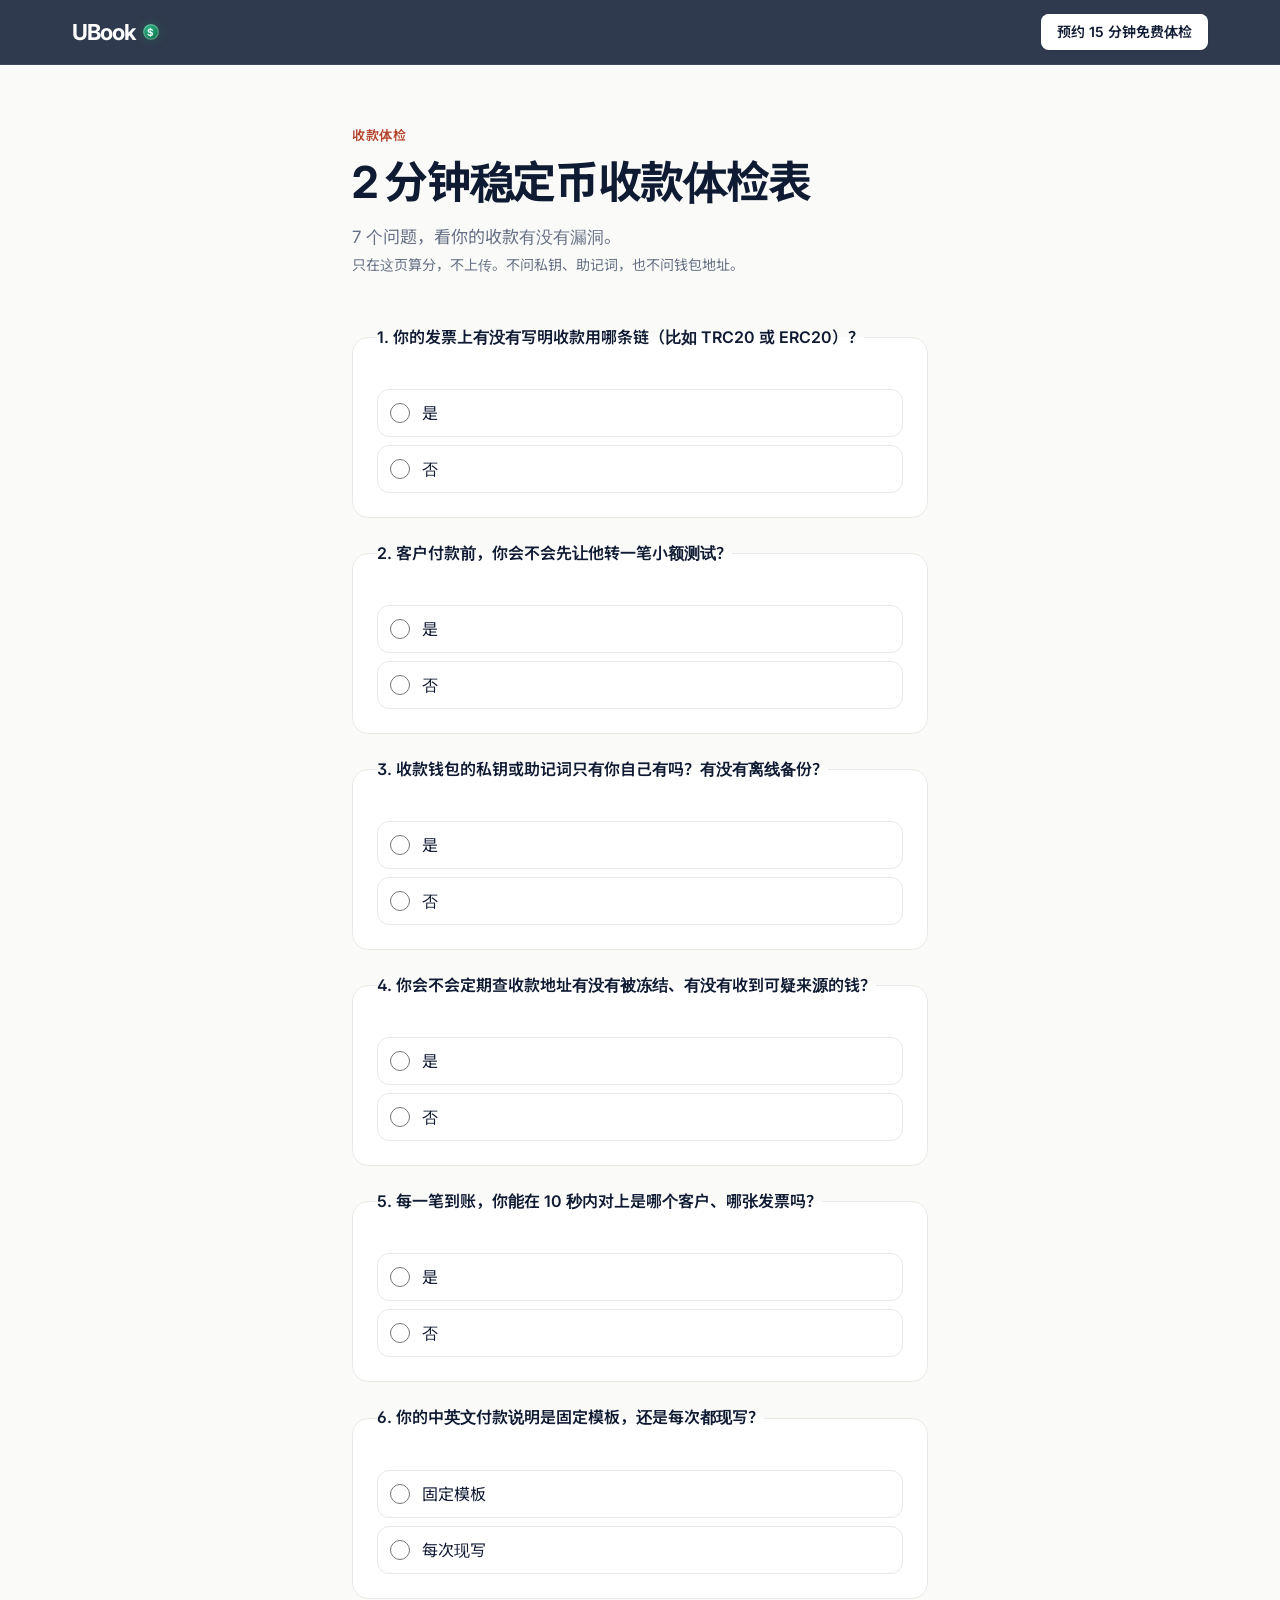
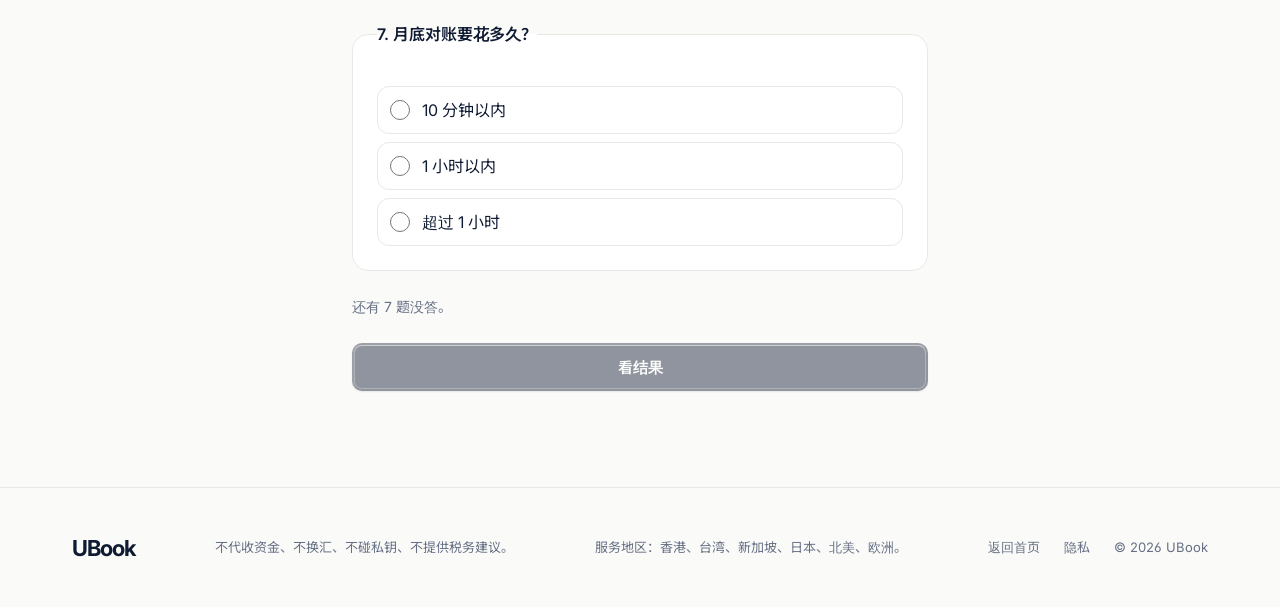
==== checkup.html @ 365b1fde "Add a two-minute stablecoin checkup page. Score seven questions in the browser only, and link it fro" ====
<!DOCTYPE html>
<html lang="zh-Hans">
<head>
  <meta charset="utf-8">
  <meta name="viewport" content="width=device-width, initial-scale=1">
  <title>2 分钟稳定币收款体检表｜UBook</title>
  <meta name="description" content="7 个问题，看你的收款有没有漏洞。只在这页算分，不收集私钥、助记词或钱包地址。">
  <link rel="canonical" href="https://ubookpay.com/checkup">
  <meta name="theme-color" content="#FAFAF8">
  <meta name="color-scheme" content="light">
  <meta name="referrer" content="strict-origin-when-cross-origin">
  <link rel="icon" href="assets/favicon.svg" type="image/svg+xml">
  <link rel="icon" href="assets/favicon-32.png" type="image/png" sizes="32x32">
  <link rel="apple-touch-icon" href="assets/apple-touch-icon.png">
  <link rel="stylesheet" href="assets/styles.css">
  <script src="assets/cta.js" defer></script>
</head>
<body>
  <a class="skip" href="#main">跳到主要内容</a>
  <header>
    <div class="w">
      <a class="brand" href="index.html">UBook</a>
      <a class="btn p sm" data-cta="BOOK_DIAGNOSIS" data-track="book" href="index.html#book"><span class="wide">预约 15 分钟免费体检</span><span class="short">预约</span></a>
    </div>
  </header>
  <main class="quiz" id="main" tabindex="-1">
    <div class="w sheet">
      <p class="ey">收款体检</p>
      <h1>2 分钟稳定币收款体检表</h1>
      <p class="sub">7 个问题，看你的收款有没有漏洞。</p>
      <p class="hint">只在这页算分，不上传。不问私钥、助记词，也不问钱包地址。</p>
      <form id="check" novalidate>
        <fieldset>
          <legend>1. 你的发票上有没有写明收款用哪条链（比如 TRC20 或 ERC20）？</legend>
          <div class="opts">
            <label class="opt"><input type="radio" name="q1" value="yes" required> 是</label>
            <label class="opt"><input type="radio" name="q1" value="no"> 否</label>
          </div>
        </fieldset>
        <fieldset>
          <legend>2. 客户付款前，你会不会先让他转一笔小额测试？</legend>
          <div class="opts">
            <label class="opt"><input type="radio" name="q2" value="yes" required> 是</label>
            <label class="opt"><input type="radio" name="q2" value="no"> 否</label>
          </div>
        </fieldset>
        <fieldset>
          <legend>3. 收款钱包的私钥或助记词只有你自己有吗？有没有离线备份？</legend>
          <div class="opts">
            <label class="opt"><input type="radio" name="q3" value="yes" required> 是</label>
            <label class="opt"><input type="radio" name="q3" value="no"> 否</label>
          </div>
        </fieldset>
        <fieldset>
          <legend>4. 你会不会定期查收款地址有没有被冻结、有没有收到可疑来源的钱？</legend>
          <div class="opts">
            <label class="opt"><input type="radio" name="q4" value="yes" required> 是</label>
            <label class="opt"><input type="radio" name="q4" value="no"> 否</label>
          </div>
        </fieldset>
        <fieldset>
          <legend>5. 每一笔到账，你能在 10 秒内对上是哪个客户、哪张发票吗？</legend>
          <div class="opts">
            <label class="opt"><input type="radio" name="q5" value="yes" required> 是</label>
            <label class="opt"><input type="radio" name="q5" value="no"> 否</label>
          </div>
        </fieldset>
        <fieldset>
          <legend>6. 你的中英文付款说明是固定模板，还是每次都现写？</legend>
          <div class="opts">
            <label class="opt"><input type="radio" name="q6" value="template" required> 固定模板</label>
            <label class="opt"><input type="radio" name="q6" value="fresh"> 每次现写</label>
          </div>
        </fieldset>
        <fieldset>
          <legend>7. 月底对账要花多久？</legend>
          <div class="opts">
            <label class="opt"><input type="radio" name="q7" value="10" required> 10 分钟以内</label>
            <label class="opt"><input type="radio" name="q7" value="60"> 1 小时以内</label>
            <label class="opt"><input type="radio" name="q7" value="more"> 超过 1 小时</label>
          </div>
        </fieldset>
        <p class="hint" id="left" aria-live="polite">还有 7 题没答。</p>
        <button class="btn p go" id="show" type="button" disabled>看结果</button>
      </form>
      <section class="result" id="result" hidden aria-live="polite" tabindex="-1">
        <h2 id="band"></h2>
        <p id="lead"></p>
        <div class="acts" id="acts"></div>
        <h3 id="miss-title">没过的题</h3>
        <ul class="misses" id="misses"></ul>
      </section>
    </div>
  </main>
  <footer>
    <div class="w">
      <a class="brand" href="index.html">UBook</a>
      <p class="fine">不代收资金、不换汇、不碰私钥、不提供税务建议。</p>
      <p class="fine">服务地区：香港、台湾、新加坡、日本、北美、欧洲。</p>
      <div class="fl">
        <a href="index.html">返回首页</a>
        <a href="privacy.html">隐私</a>
        <span>© 2026 UBook</span>
      </div>
    </div>
  </footer>
  <script>
    (function () {
      var form = document.getElementById("check");
      var show = document.getElementById("show");
      var left = document.getElementById("left");
      var result = document.getElementById("result");
      var names = ["q1", "q2", "q3", "q4", "q5", "q6", "q7"];
      var gaps = {
        q1: ["发票没写明链", "客户按错网络转账，钱进了另一条链，你在常用钱包里看不到。"],
        q2: ["付款前不测小额", "第一笔就转全款，转错了要等出问题才知道。"],
        q3: ["私钥或备份不在自己手里", "别人可能能动这笔钱，或者设备丢了没有离线备份就找不回。"],
        q4: ["不查收款地址", "地址被冻，或收到来源说不清的钱，往往要过一阵才发现。"],
        q5: ["到账对不上发票", "不知道是哪个客户、哪张发票，月底只能一笔笔翻。"],
        q6: ["付款说明每次现写", "措辞每次不一样，客户更容易看错链。"],
        q7: ["对账超过 10 分钟", "没有固定对法，月底会越对越久。"]
      };

      function picked() {
        var n = 0;
        for (var i = 0; i < names.length; i++) {
          if (form.querySelector("input[name='" + names[i] + "']:checked")) n++;
        }
        return n;
      }

      function refresh() {
        var n = picked();
        var rest = names.length - n;
        show.disabled = rest !== 0;
        left.textContent = rest === 0 ? "7 题都答了，可以看结果。" : "还有 " + rest + " 题没答。";
      }

      function scoreOf(name, value) {
        if (name === "q6") return value === "template";
        if (name === "q7") return value === "10";
        return value === "yes";
      }

      function link(cta, label, primary) {
        var a = document.createElement("a");
        a.className = primary ? "btn p" : "btn s";
        a.setAttribute("data-cta", cta);
        a.setAttribute("data-track", cta === "FREE_TEMPLATE" ? "template" : "book");
        a.href = cta === "FREE_TEMPLATE" ? "https://tally.so/r/1WWQzO" : "https://calendly.com/leofrank1017/ubook-15";
        a.target = "_blank";
        a.rel = "noopener";
        a.textContent = label;
        return a;
      }

      function bookNote() {
        var p = document.createElement("p");
        p.className = "fineprint";
        p.textContent = "只看你的收款流程，不推销。";
        return p;
      }

      form.addEventListener("change", refresh);
      form.addEventListener("submit", function (e) { e.preventDefault(); });

      show.addEventListener("click", function () {
        if (show.disabled) return;
        var score = 0;
        var missed = [];
        for (var i = 0; i < names.length; i++) {
          var name = names[i];
          var input = form.querySelector("input[name='" + name + "']:checked");
          if (!input) return;
          if (scoreOf(name, input.value)) score++;
          else missed.push(gaps[name]);
        }
        var band = document.getElementById("band");
        var lead = document.getElementById("lead");
        var acts = document.getElementById("acts");
        var list = document.getElementById("misses");
        var missTitle = document.getElementById("miss-title");
        acts.replaceChildren();
        list.replaceChildren();
        if (score >= 6) {
          band.textContent = "很稳";
          lead.textContent = "7 个里过了 " + score + " 个。收款该有的步骤大体齐了，模板可以先拿去用。";
          acts.appendChild(link("FREE_TEMPLATE", "免费领取稳定币收款模板", true));
          acts.appendChild(link("BOOK_DIAGNOSIS", "预约 15 分钟免费体检", false));
          acts.appendChild(bookNote());
        } else if (score >= 3) {
          band.textContent = "有漏洞";
          lead.textContent = "7 个里过了 " + score + " 个。有几处还容易出错。约 15 分钟免费体检，当天就能补上。";
          acts.appendChild(link("BOOK_DIAGNOSIS", "预约 15 分钟免费体检", true));
          acts.appendChild(bookNote());
        } else {
          band.textContent = "风险高";
          lead.textContent = "7 个里过了 " + score + " 个。建议今天就配好，确认能收到再付钱。";
          acts.appendChild(link("BOOK_DIAGNOSIS", "预约 15 分钟免费体检", true));
          acts.appendChild(bookNote());
        }
        missTitle.hidden = !missed.length;
        if (!missed.length) {
          var none = document.createElement("li");
          none.textContent = "这 7 项都过了。";
          list.appendChild(none);
        } else {
          for (var j = 0; j < missed.length; j++) {
            var li = document.createElement("li");
            var b = document.createElement("b");
            var span = document.createElement("span");
            b.textContent = missed[j][0];
            span.textContent = missed[j][1];
            li.appendChild(b);
            li.appendChild(span);
            list.appendChild(li);
          }
        }
        result.hidden = false;
        if (window.UBOOK_CTA) {
          var nodes = acts.querySelectorAll("[data-cta]");
          for (var k = 0; k < nodes.length; k++) {
            var key = nodes[k].getAttribute("data-cta");
            if (window.UBOOK_CTA[key]) nodes[k].href = window.UBOOK_CTA[key];
          }
        }
        result.focus();
      });

      refresh();
    })();
  </script>
</body>
</html>
---- assets/styles.css ----
/* UBook direction D. Inter + Noto Sans SC subsets: assets/fonts/OFL*.txt */

@font-face {
  font-family: Inter;
  font-style: normal;
  font-weight: 400 700;
  font-display: swap;
  src: url("fonts/inter.woff2") format("woff2");
}

@font-face {
  font-family: "Noto Sans SC";
  font-style: normal;
  font-weight: 400;
  font-display: swap;
  src: url("fonts/noto-sans-sc-400.woff2") format("woff2");
}

@font-face {
  font-family: "Noto Sans SC";
  font-style: normal;
  font-weight: 500;
  font-display: swap;
  src: url("fonts/noto-sans-sc-500.woff2") format("woff2");
}

@font-face {
  font-family: "Noto Sans SC";
  font-style: normal;
  font-weight: 600;
  font-display: swap;
  src: url("fonts/noto-sans-sc-600.woff2") format("woff2");
}

@font-face {
  font-family: "Noto Sans SC";
  font-style: normal;
  font-weight: 700;
  font-display: swap;
  src: url("fonts/noto-sans-sc-700.woff2") format("woff2");
}

:root {
  --ink: #0f1a33;
  --ink2: #3b4558;
  --mut: #667085;
  --bg: #fafaf8;
  --line: #e8e8e4;
  --line2: #f0f0ec;
  --acc: #b4432b;
  --ok: #127a55;
  --s1: 8px;
  --s2: 16px;
  --s3: 24px;
  --s4: 32px;
  --s6: 48px;
  --s8: 64px;
  --s12: 96px;
  --s16: 128px;
}

*,
*::before,
*::after {
  box-sizing: border-box;
}

html {
  color-scheme: light;
  background: var(--bg);
  -webkit-font-smoothing: antialiased;
  text-rendering: optimizeLegibility;
  text-size-adjust: 100%;
  -webkit-text-size-adjust: 100%;
  scroll-behavior: smooth;
}

body {
  margin: 0;
  background: var(--bg);
  color: var(--ink);
  font: 16px/1.75 Inter, "Noto Sans SC", system-ui, sans-serif;
  font-feature-settings: "cv11", "ss01";
}

h1,
h2,
h3,
p {
  margin: 0;
}

p,
li,
dd,
summary,
.fine,
.unit,
.for,
.note,
.addr,
.sub,
.lead {
  text-wrap: pretty;
}

h1,
h2 {
  text-wrap: balance;
  font-weight: 700;
  color: var(--ink);
}

h3 {
  text-wrap: balance;
  font-size: 18px;
  line-height: 1.4;
  font-weight: 600;
  letter-spacing: -0.01em;
  margin-bottom: var(--s1);
}

a {
  color: inherit;
}

.vh {
  position: absolute;
  width: 1px;
  height: 1px;
  padding: 0;
  margin: -1px;
  overflow: hidden;
  clip: rect(0, 0, 0, 0);
  clip-path: inset(50%);
  white-space: nowrap;
  border: 0;
}

.skip {
  position: absolute;
  left: 12px;
  top: 12px;
  z-index: 20;
  transform: translateY(-160%);
  background: var(--ink);
  color: #fff;
  padding: 10px 14px;
  border-radius: 8px;
  font-weight: 600;
  text-decoration: none;
}

.skip:focus {
  transform: translateY(0);
}

:focus-visible {
  outline: 2px solid var(--bg);
  outline-offset: 2px;
  box-shadow: 0 0 0 5px var(--ink);
}

.w {
  max-width: 1200px;
  margin: 0 auto;
  padding: 0 var(--s3);
}

.g12 {
  display: grid;
  grid-template-columns: repeat(4, 1fr);
  column-gap: var(--s2);
}

.ey {
  font: 600 13px/1 Inter, "Noto Sans SC", sans-serif;
  letter-spacing: 0.04em;
  color: var(--acc);
  margin-bottom: var(--s2);
}

h2 {
  font-size: 32px;
  line-height: 1.25;
  letter-spacing: -0.02em;
}

.sub {
  color: var(--mut);
  margin-top: var(--s2);
  font-size: 17px;
}

header {
  position: sticky;
  top: 0;
  z-index: 5;
  background: rgba(250, 250, 248, 0.82);
  backdrop-filter: saturate(1.4) blur(12px);
  border-bottom: 1px solid var(--line2);
}

header .w {
  display: flex;
  align-items: center;
  justify-content: space-between;
  gap: 16px;
  height: 64px;
}

.brand {
  display: inline-flex;
  align-items: center;
  color: var(--ink);
  text-decoration: none;
  font-family: Inter, "Noto Sans SC", sans-serif;
  font-weight: 700;
  font-size: 22px;
  letter-spacing: -0.05em;
  line-height: 1;
}

.nav {
  display: none;
  gap: var(--s4);
  font-size: 14px;
  color: var(--ink2);
}

.nav a {
  text-decoration: none;
}

.btn {
  display: inline-flex;
  align-items: center;
  gap: var(--s1);
  height: 48px;
  padding: 0 var(--s3);
  border-radius: 10px;
  font: 600 15px/1 Inter, "Noto Sans SC", sans-serif;
  text-decoration: none;
  white-space: nowrap;
  transition: background 0.15s, box-shadow 0.15s;
}

.p {
  background: var(--ink);
  color: #fff;
  box-shadow:
    0 1px 0 rgba(255, 255, 255, 0.12) inset,
    0 1px 2px rgba(15, 26, 51, 0.2),
    0 4px 12px -2px rgba(15, 26, 51, 0.25);
}

.p:hover {
  background: #1c2a4d;
}

.s {
  background: #fff;
  color: var(--ink);
  box-shadow:
    0 0 0 1px var(--line) inset,
    0 1px 2px rgba(15, 26, 51, 0.04);
}

.s:hover {
  box-shadow: 0 0 0 1px #cfcfc9 inset;
}

.g {
  background: #f3f3f0;
  color: var(--ink);
}

.sm {
  height: 36px;
  padding: 0 var(--s2);
  font-size: 14px;
  border-radius: 8px;
}

.full {
  width: 100%;
  justify-content: center;
}

.cta {
  display: flex;
  flex-wrap: wrap;
  gap: 12px;
  margin-top: var(--s4);
}

.hero {
  position: relative;
  overflow: hidden;
  padding: var(--s8) 0 var(--s12);
}

.hero::before {
  content: "";
  position: absolute;
  inset: -20% -10% auto auto;
  width: 900px;
  height: 700px;
  background:
    radial-gradient(closest-side, rgba(180, 67, 43, 0.1), transparent 70%),
    radial-gradient(closest-side at 30% 60%, rgba(60, 90, 170, 0.1), transparent 70%);
  pointer-events: none;
}

.hero .copy {
  grid-column: 1 / -1;
  position: relative;
}

.loc {
  display: inline-flex;
  flex-wrap: wrap;
  max-width: 100%;
  gap: var(--s1);
  align-items: center;
  font-size: 13px;
  color: var(--ink2);
  background: #fff;
  border: 1px solid var(--line);
  border-radius: 999px;
  padding: 6px 12px 6px 8px;
  margin-bottom: var(--s3);
}

.loc i {
  width: 6px;
  height: 6px;
  border-radius: 50%;
  background: var(--ok);
  box-shadow: 0 0 0 3px rgba(18, 122, 85, 0.15);
}

h1 {
  font-size: 40px;
  line-height: 1.15;
  letter-spacing: -0.03em;
}

.lead {
  font-size: 18px;
  line-height: 1.7;
  color: var(--ink2);
  margin-top: var(--s3);
  max-width: 30em;
}

.vis {
  grid-column: 1 / -1;
  position: relative;
  margin-top: var(--s8);
  display: grid;
  gap: 0;
}

.card {
  background: #fff;
  border-radius: 16px;
  box-shadow:
    0 0 0 1px rgba(15, 26, 51, 0.06),
    0 2px 4px rgba(15, 26, 51, 0.04),
    0 24px 48px -16px rgba(15, 26, 51, 0.18);
}

.inv {
  position: relative;
  width: 92%;
  padding: var(--s3);
}

.ih {
  display: flex;
  justify-content: space-between;
  align-items: center;
  gap: 8px;
  font-size: 13px;
  color: var(--mut);
}

.ih b {
  color: var(--ink);
  font-weight: 600;
}

.pill {
  display: inline-flex;
  align-items: center;
  gap: 6px;
  font: 600 12px/1 Inter, "Noto Sans SC", sans-serif;
  color: var(--acc);
  background: #fbefec;
  border-radius: 999px;
  padding: 6px 10px;
  white-space: nowrap;
}

.pill::before {
  content: "";
  width: 6px;
  height: 6px;
  border-radius: 50%;
  background: currentColor;
}

.amt {
  font: 600 40px/1 Inter, "Noto Sans SC", sans-serif;
  letter-spacing: -0.03em;
  margin: var(--s3) 0 var(--s1);
  font-feature-settings: "tnum";
}

.amt small {
  font-size: 16px;
  color: var(--mut);
  font-weight: 500;
  letter-spacing: 0;
  margin-left: 6px;
}

.for {
  font-size: 14px;
  color: var(--ink2);
}

.pay {
  display: flex;
  gap: var(--s2);
  align-items: center;
  margin-top: var(--s3);
  padding-top: var(--s3);
  border-top: 1px solid var(--line2);
}

.qr {
  flex: none;
  width: 88px;
  height: 88px;
  padding: 6px;
  border: 1px solid var(--line);
  border-radius: 10px;
  color: var(--ink);
  background: #fff;
}

.addr {
  font-size: 12px;
  color: var(--mut);
  line-height: 1.6;
  min-width: 0;
}

.addr code {
  display: block;
  font: 500 14px/1.5 ui-monospace, "SF Mono", Menlo, monospace;
  color: var(--ink);
  margin: 2px 0 var(--s1);
}

.copyb {
  display: inline-flex;
  font-size: 12px;
  font-weight: 600;
  color: var(--ink);
  border: 1px solid var(--line);
  border-radius: 6px;
  padding: 2px 8px;
}

.note {
  margin-top: var(--s2);
  font-size: 12px;
  color: var(--mut);
  background: #f7f7f4;
  border-radius: 8px;
  padding: var(--s1) 12px;
}

.rec {
  position: relative;
  justify-self: end;
  width: 92%;
  margin-top: calc(-1 * var(--s4));
  overflow: hidden;
}

.rh {
  display: flex;
  align-items: center;
  gap: var(--s1);
  padding: 12px var(--s2);
  border-bottom: 1px solid var(--line2);
  font-size: 13px;
  font-weight: 600;
}

.rh .dots {
  display: flex;
  gap: 6px;
  margin-right: var(--s1);
}

.rh .dots i {
  width: 10px;
  height: 10px;
  border-radius: 50%;
  background: #e6e6e2;
}

.rh .sheets {
  margin-left: auto;
  font-weight: 500;
  color: var(--mut);
}

table {
  width: 100%;
  border-collapse: collapse;
  font-size: 13px;
  font-feature-settings: "tnum";
}

th {
  text-align: left;
  font-weight: 500;
  color: var(--mut);
  background: #fafaf8;
  padding: 10px var(--s2);
  border-bottom: 1px solid var(--line2);
}

td {
  white-space: nowrap;
  padding: 12px var(--s2);
  border-bottom: 1px solid var(--line2);
}

tr:last-child td {
  border: 0;
}

.r,
th.r {
  text-align: right;
}

tr.hl td {
  background: #fffbf5;
}

.st {
  display: inline-flex;
  align-items: center;
  gap: 6px;
  font-weight: 600;
  font-size: 12px;
  padding: 3px 8px;
  border-radius: 6px;
}

.ok {
  color: var(--ok);
  background: #e9f6f0;
}

.wait {
  color: var(--mut);
  background: #f2f2ef;
}

.sum {
  display: flex;
  justify-content: space-between;
  gap: 12px;
  padding: 12px var(--s2);
  font-size: 13px;
  border-top: 1px solid var(--line);
  color: var(--mut);
}

.sum b {
  color: var(--ink);
}

.trust {
  border-block: 1px solid var(--line);
  background: #fff;
}

.trust .w {
  display: grid;
  grid-template-columns: 1fr 1fr;
}

.t {
  display: flex;
  gap: 12px;
  align-items: flex-start;
  padding: var(--s3) var(--s2);
}

.t svg {
  flex: none;
  color: var(--ink);
  margin-top: 3px;
}

.t b {
  display: block;
  font-weight: 600;
  font-size: 15px;
  line-height: 1.5;
}

.t span {
  font-size: 13px;
  color: var(--mut);
  line-height: 1.5;
}

section {
  padding: var(--s12) 0;
}

.tight {
  padding-top: 0;
}

.how {
  background: #fff;
  border-block: 1px solid var(--line);
}

.head {
  grid-column: 1 / -1;
  margin-bottom: var(--s6);
}

.head.center {
  text-align: center;
}

.feat {
  grid-column: 1 / -1;
  display: grid;
  gap: var(--s2);
}

.feat .f {
  background: #fff;
  border: 1px solid var(--line);
  border-radius: 16px;
  padding: var(--s4);
}

.feat .n {
  font: 600 13px/1 Inter, "Noto Sans SC", sans-serif;
  color: var(--acc);
  margin-bottom: var(--s3);
  display: inline-flex;
  width: 32px;
  height: 32px;
  align-items: center;
  justify-content: center;
  border-radius: 8px;
  background: #fbefec;
}

.feat .f p {
  color: var(--ink2);
  font-size: 15px;
}

.bound {
  grid-column: 1 / -1;
}

.bl {
  list-style: none;
  padding: 0;
  margin: 0;
  grid-column: 1 / -1;
  border-top: 1px solid var(--line);
}

.bl li {
  display: flex;
  gap: var(--s2);
  padding: var(--s3) 0;
  border-bottom: 1px solid var(--line);
  font-size: 17px;
}

.bl svg {
  flex: none;
  margin-top: 5px;
  color: var(--acc);
}

.steps {
  grid-column: 1 / -1;
  list-style: none;
  padding: 0;
  margin: 0;
  display: grid;
  gap: var(--s2);
  counter-reset: step;
}

.steps li {
  counter-increment: step;
  padding-top: var(--s3);
  border-top: 2px solid var(--line);
}

.steps li:first-child {
  border-color: var(--ink);
}

.steps li::before {
  content: counter(step, decimal-leading-zero);
  display: block;
  font: 600 13px/1 Inter, "Noto Sans SC", sans-serif;
  color: var(--mut);
  margin-bottom: var(--s2);
}

.steps p {
  color: var(--ink2);
  font-size: 15px;
}

.plans {
  grid-column: 1 / -1;
  display: grid;
  gap: var(--s2);
  align-items: start;
}

.plan {
  position: relative;
  background: #fff;
  border: 1px solid var(--line);
  border-radius: 16px;
  padding: var(--s4);
}

.plan .price {
  font: 700 44px/1 Inter, "Noto Sans SC", sans-serif;
  letter-spacing: -0.035em;
  margin-top: var(--s3);
}

.unit {
  font-size: 14px;
  color: var(--mut);
  margin: var(--s1) 0 var(--s3);
}

.plan ul {
  list-style: none;
  padding: var(--s3) 0 0;
  margin: var(--s3) 0 0;
  border-top: 1px solid var(--line2);
}

.plan li {
  display: flex;
  gap: 12px;
  align-items: flex-start;
  padding: 6px 0;
  font-size: 15px;
  color: var(--ink2);
}

.plan li svg {
  flex: none;
  margin-top: 5px;
  color: var(--ok);
}

.plan.featured {
  background: var(--ink);
  color: #fff;
  border-color: var(--ink);
  box-shadow: 0 24px 48px -16px rgba(15, 26, 51, 0.45);
}

.plan.featured .unit,
.plan.featured li {
  color: #b9c1d3;
}

.plan.featured .price + .unit {
  margin-bottom: 0;
}

.swap {
  margin: 8px 0 16px;
  color: #d7deea;
  font-size: 14px;
  font-weight: 400;
  line-height: 1.5;
}

.plan.featured li svg {
  color: #7fd3b0;
}

.plan.featured ul {
  border-color: rgba(255, 255, 255, 0.12);
}

.plan.featured .p {
  background: #fff;
  color: var(--ink);
}

.plan.featured .p:hover,
.band .p:hover {
  background: #f3f3f0;
  color: var(--ink);
}

.tag {
  position: absolute;
  top: var(--s4);
  right: var(--s4);
  font: 600 12px/1 Inter, "Noto Sans SC", sans-serif;
  padding: 6px 10px;
  border-radius: 999px;
  background: rgba(255, 255, 255, 0.12);
  color: #fff;
}

.faqh {
  grid-column: 1 / -1;
}

.faq {
  grid-column: 1 / -1;
  border-top: 1px solid var(--line);
}

details {
  border-bottom: 1px solid var(--line);
}

summary {
  list-style: none;
  cursor: pointer;
  display: flex;
  justify-content: space-between;
  align-items: center;
  gap: var(--s2);
  padding: var(--s3) 0;
  font-weight: 600;
  font-size: 17px;
}

summary::-webkit-details-marker {
  display: none;
}

summary .mark {
  flex: none;
  position: relative;
  width: 28px;
  height: 28px;
  border-radius: 50%;
  border: 1px solid var(--line);
}

summary .mark::before,
summary .mark::after {
  content: "";
  position: absolute;
  left: 8px;
  top: 13px;
  width: 10px;
  height: 1.5px;
  background: var(--ink);
}

summary .mark::after {
  transform: rotate(90deg);
  transition: transform 0.2s;
}

details[open] summary .mark::after {
  transform: rotate(0);
}

details p {
  padding: 0 var(--s6) var(--s3) 0;
  margin-top: calc(-1 * var(--s1));
  color: var(--ink2);
}

.final {
  padding: 0 0 var(--s12);
}

.band {
  position: relative;
  overflow: hidden;
  background: var(--ink);
  color: #fff;
  border-radius: 24px;
  padding: var(--s8) var(--s3);
  text-align: center;
}

.band::before {
  content: "";
  position: absolute;
  inset: -40% 10% auto;
  height: 400px;
  background: radial-gradient(closest-side, rgba(180, 67, 43, 0.35), transparent);
  pointer-events: none;
}

.band h2 {
  color: #fff;
  position: relative;
}

.band .cta {
  justify-content: center;
  position: relative;
}

.band .p {
  background: #fff;
  color: var(--ink);
}

.band .s {
  background: transparent;
  color: #fff;
  box-shadow: 0 0 0 1px rgba(255, 255, 255, 0.25) inset;
}

.band .s:hover {
  background: rgba(255, 255, 255, 0.08);
  box-shadow: 0 0 0 1px rgba(255, 255, 255, 0.45) inset;
}

.band :focus-visible,
.plan.featured :focus-visible {
  outline-color: var(--ink);
  box-shadow: 0 0 0 5px #fff;
}

footer {
  border-top: 1px solid var(--line);
  padding: var(--s6) 0;
  font-size: 13px;
  color: var(--mut);
}

footer .w {
  display: flex;
  flex-direction: column;
  gap: var(--s2);
}

footer .brand {
  color: var(--ink);
}

.fine {
  text-wrap: balance;
}

.fl {
  display: flex;
  gap: var(--s3);
  flex-wrap: wrap;
}

.fl a {
  text-decoration: none;
}

#how,
#price,
#faq,
#main,
#book {
  scroll-margin-top: 80px;
}

br.mb {
  display: inline;
}

@media (max-width: 959px) {
  .rec {
    width: 100%;
  }

  .inv {
    width: 94%;
  }

  td,
  th {
    padding-left: 12px;
    padding-right: 12px;
  }

  .bound {
    margin-bottom: var(--s4);
  }
}

@media (min-width: 960px) {
  .w {
    padding: 0 var(--s4);
  }

  .g12 {
    grid-template-columns: repeat(12, 1fr);
    column-gap: var(--s3);
  }

  .nav {
    display: flex;
  }

  .hero {
    padding: var(--s12) 0 var(--s16);
  }

  .hero .copy {
    grid-column: 1 / 7;
    align-self: center;
  }

  h1 {
    font-size: 58px;
    line-height: 1.12;
    white-space: nowrap;
  }

  .vis {
    grid-column: 7 / 13;
    margin: 0;
    height: 600px;
    display: block;
  }

  .inv {
    position: absolute;
    left: 0;
    top: 0;
    width: 380px;
  }

  .rec {
    position: absolute;
    margin: 0;
    width: 480px;
    right: calc(-1 * var(--s4));
    bottom: 0;
  }

  .trust .w {
    grid-template-columns: repeat(4, 1fr);
  }

  .t {
    padding: var(--s4) var(--s3);
  }

  .t + .t {
    border-left: 1px solid var(--line2);
  }

  h2 {
    font-size: 44px;
    line-height: 1.2;
  }

  section {
    padding: var(--s16) 0;
  }

  .tight {
    padding-top: 0;
  }

  .feat {
    grid-template-columns: repeat(3, 1fr);
    gap: var(--s3);
  }

  .bound {
    grid-column: 1 / 5;
    margin-bottom: 0;
  }

  .bl {
    grid-column: 6 / 13;
  }

  .bound h2 {
    margin: 0;
  }

  .steps {
    grid-column: 6 / 13;
    gap: 0;
  }

  .steps li {
    display: grid;
    grid-template-columns: 64px 1fr;
    padding: var(--s3) 0;
    border-top: 1px solid var(--line);
  }

  .steps li:first-child {
    border-top: 1px solid var(--line);
  }

  .steps li:last-child {
    border-bottom: 1px solid var(--line);
  }

  .steps li::before {
    grid-row: 1 / 3;
    margin: 6px 0 0;
  }

  .steps h3,
  .steps p {
    grid-column: 2;
  }

  .plans {
    grid-template-columns: repeat(3, 1fr);
    gap: var(--s3);
    align-items: stretch;
  }

  .plan.featured {
    padding: var(--s6) var(--s4);
  }

  .faqh {
    grid-column: 1 / 5;
  }

  .faq {
    grid-column: 6 / 13;
  }

  .band {
    padding: var(--s12) var(--s8);
  }

  .band h2 {
    font-size: 48px;
  }

  footer .w {
    flex-direction: row;
    justify-content: space-between;
    align-items: center;
  }

  footer .w.guide {
    flex-direction: column;
  }

  br.mb {
    display: none;
  }
}

@media (prefers-reduced-motion: reduce) {
  html {
    scroll-behavior: auto;
  }

  .btn,
  summary .mark::after {
    transition: none;
  }
}

@media (forced-colors: active) {
  .btn,
  .card,
  .plan,
  .feat .f {
    border: 1px solid ButtonText;
  }

  :focus-visible {
    outline: 3px solid Highlight;
    box-shadow: none;
  }
}

/* ===== Direction 2 "Deep contrast" ===== */
body { overflow-x: clip; }
header { background: rgba(15, 26, 51, 0.86); border-bottom-color: rgba(255,255,255,.08); }
header .brand, header .nav { color: #fff; }
header .nav a { color: #c9d0de; }
header .p { background: #fff; color: var(--ink); }
header .p:hover { background: #eef0f4; }
.hero {
  isolation: isolate; color: #fff;
  background:
    radial-gradient(70% 60% at 85% 0%, rgba(180, 67, 43, 0.28), transparent 60%),
    radial-gradient(60% 60% at 0% 100%, rgba(70, 110, 210, 0.18), transparent 65%),
    linear-gradient(180deg, #0c1529 0%, #0f1a33 60%, #142140 100%);
}
.hero::before {
  inset: 0; width: auto; height: auto; z-index: -1; opacity: .5; mix-blend-mode: overlay;
  background: url("data:image/svg+xml,%3Csvg xmlns='http://www.w3.org/2000/svg' width='160' height='160'%3E%3Cfilter id='n'%3E%3CfeTurbulence type='fractalNoise' baseFrequency='.85' numOctaves='3' stitchTiles='stitch'/%3E%3CfeColorMatrix values='0 0 0 0 1 0 0 0 0 1 0 0 0 0 1 0 0 0 .55 0'/%3E%3C/filter%3E%3Crect width='100%25' height='100%25' filter='url(%23n)'/%3E%3C/svg%3E");
}
.hero::after {
  content: ""; position: absolute; inset: auto 0 0 0; height: 1px; pointer-events: none;
  background: linear-gradient(90deg, transparent, rgba(255,255,255,.18), transparent);
}
.hero h1 { color: #fff; }
.hero .lead { color: #c3cadb; }
.hero .loc { background: rgba(255,255,255,.06); border-color: rgba(255,255,255,.14); color: #dfe4ee; }
.hero .p { background: #fff; color: var(--ink); box-shadow: 0 1px 2px rgba(0,0,0,.3), 0 8px 24px -8px rgba(0,0,0,.5); }
.hero .p:hover { background: #eef0f4; }
.hero .s { background: rgba(255,255,255,.06); color: #fff; box-shadow: 0 0 0 1px rgba(255,255,255,.2) inset; }
.hero .s:hover { box-shadow: 0 0 0 1px rgba(255,255,255,.4) inset; }
.hero .card { box-shadow: 0 0 0 1px rgba(255,255,255,.08), 0 2px 4px rgba(0,0,0,.2), 0 40px 80px -24px rgba(0,0,0,.6); }
.trust { background: linear-gradient(180deg, #eef0f4 0%, var(--bg) 100%); border-bottom: 1px solid var(--line2); }
.how { background: #fff; border-block: 1px solid rgba(15,26,51,.07); }
#price {
  position: relative;
  background:
    radial-gradient(50% 40% at 50% 0%, rgba(15, 26, 51, 0.06), transparent 70%),
    linear-gradient(180deg, #f1f2f5 0%, #f6f6f3 100%);
  border-block: 1px solid rgba(15,26,51,.06);
}
.plan { border-color: rgba(15,26,51,.08); box-shadow: 0 1px 2px rgba(15,26,51,.04), 0 16px 40px -20px rgba(15,26,51,.18); }
.plan.featured { background: radial-gradient(110% 70% at 100% 0%, rgba(180,67,43,.25), transparent 55%), var(--ink); }
.hero .card { color: var(--ink); }

/* ===== Spatial depth layer ===== */
.hero { box-shadow: inset 0 0 160px 20px rgba(0,0,0,.45); }
.hero::before {
  inset: 0; width: auto; height: auto; max-width: none; filter: none; z-index: -1;
  background:
    radial-gradient(420px 420px at 82% 18%, rgba(180,67,43,.16), transparent 70%),
    radial-gradient(900px 600px at 10% 90%, rgba(60,95,190,.12), transparent 70%),
    radial-gradient(180px 180px at 58% 70%, rgba(180,67,43,.10), transparent 70%),
    radial-gradient(260px 200px at 34% 8%, rgba(60,95,190,.08), transparent 70%),
    url("data:image/svg+xml,%3Csvg xmlns='http://www.w3.org/2000/svg' width='160' height='160'%3E%3Cfilter id='n'%3E%3CfeTurbulence type='fractalNoise' baseFrequency='.85' numOctaves='3' stitchTiles='stitch'/%3E%3CfeColorMatrix values='0 0 0 0 1 0 0 0 0 1 0 0 0 0 1 0 0 0 .08 0'/%3E%3C/filter%3E%3Crect width='100%25' height='100%25' filter='url(%23n)'/%3E%3C/svg%3E"); 
  opacity: 1; mix-blend-mode: normal;
}
/* perspective floor grid receding to a horizon */
.hero::after {
  content: ""; position: absolute; left: -50%; right: -50%; bottom: 0; top: auto; height: 70%; z-index: -2; pointer-events: none;
  background-image: linear-gradient(rgba(255,255,255,.09) 1px, transparent 1px), linear-gradient(90deg, rgba(255,255,255,.09) 1px, transparent 1px);
  background-size: 64px 64px; background-position: center bottom;
  transform: perspective(520px) rotateX(62deg); transform-origin: 50% 100%;
  -webkit-mask-image: linear-gradient(to top, #000 0%, transparent 85%);
  mask-image: linear-gradient(to top, #000 0%, transparent 85%);
}
/* layered translucent glass planes behind the cards */
.vis { perspective: 1600px; isolation: isolate; }
.vis::before, .vis::after {
  content: ""; position: absolute; z-index: -1; border-radius: 24px; pointer-events: none;
  background: linear-gradient(135deg, rgba(255,255,255,.05), transparent 80%);
  border: 1px solid rgba(255,255,255,.10);
  -webkit-backdrop-filter: blur(6px); backdrop-filter: blur(6px);
}
.vis::before { inset: -8% 18% 30% -6%; transform: rotate(-6deg) translateZ(-80px); }
.vis::after { inset: 35% -4% -10% 40%; transform: rotate(5deg); opacity: .8; }
.inv, .rec { transform-style: preserve-3d; }
.inv { transform: rotateY(-9deg) rotateX(4deg); box-shadow: 0 0 0 1px rgba(15,26,51,.06), 0 30px 60px -20px rgba(15,26,51,.3), 0 60px 120px -40px rgba(15,26,51,.25); }
.rec { transform: rotateY(-9deg) rotateX(4deg) translateZ(60px); box-shadow: 0 0 0 1px rgba(15,26,51,.06), 0 40px 80px -24px rgba(15,26,51,.38), 0 90px 140px -50px rgba(15,26,51,.3); }
@media (max-width: 959px) {
  .inv, .rec { transform: rotateY(-4deg) rotateX(3deg); }
  .vis::before { inset: -4% 6% 40% -3%; }
  .vis::after { inset: 45% -3% -5% 25%; }
  .hero::after { height: 45%; background-size: 44px 44px; }
}

/* ===== Logo anim A: stable coin ===== */
header .brand { gap: 8px; perspective: 120px; }
header .brand::after {
  content: "$"; flex: none; width: 16px; height: 16px; border-radius: 50%;
  display: grid; place-items: center;
  font: 700 10px/1 Inter, system-ui, sans-serif; letter-spacing: 0; color: #e9fff6;
  background:
    linear-gradient(115deg, transparent 35%, rgba(255,255,255,.55) 50%, transparent 65%) 0 0 / 300% 100% no-repeat,
    radial-gradient(circle at 35% 30%, #2bb383, #127a55 70%);
  box-shadow: inset 0 0 0 1.5px rgba(255,255,255,.28), inset 0 -1px 2px rgba(0,0,0,.25), 0 0 10px rgba(18,122,85,.45);
  animation: ub-coin 4s cubic-bezier(.45,0,.25,1) infinite;
}
@keyframes ub-coin {
  0%, 40% { transform: rotateY(0); background-position: 100% 0, 0 0; }
  70% { background-position: -50% 0, 0 0; }
  80%, 100% { transform: rotateY(360deg); background-position: -100% 0, 0 0; }
}
@media (prefers-reduced-motion: reduce) { header .brand::after { animation: none; } }

.reach {
  display: flex;
  flex-wrap: wrap;
  align-items: center;
  justify-content: center;
  gap: 8px 12px;
  max-width: 100%;
  padding: 8px 12px;
  border-radius: 16px;
  color: #e7ebf3;
  background:
    linear-gradient(180deg, rgba(255, 255, 255, 0.08), transparent 52%),
    rgba(15, 26, 51, 0.94);
  box-shadow:
    inset 0 0 0 1px rgba(255, 255, 255, 0.12),
    inset 0 1px 0 rgba(255, 255, 255, 0.18),
    0 16px 36px -24px rgba(15, 26, 51, 0.7);
  -webkit-backdrop-filter: blur(14px);
  backdrop-filter: blur(14px);
}

#price .reach {
  grid-column: 1 / -1;
  margin-top: var(--s4);
}

.reach-label {
  flex-basis: 100%;
  margin: 0;
  text-align: center;
  font-size: 15px;
  color: #c9d0de;
}

.reach-links,
footer .reach {
  display: flex;
  flex-wrap: wrap;
  justify-content: center;
  gap: 8px;
  min-width: 0;
  max-width: 100%;
}

.reach-links {
  flex-basis: 100%;
}

.reach a {
  display: inline-flex;
  align-items: center;
  justify-content: center;
  gap: 6px;
  min-height: 44px;
  padding: 0 14px;
  border-radius: 999px;
  text-decoration: none;
  white-space: nowrap;
  font: 600 14px/1 Inter, "Noto Sans SC", system-ui, sans-serif;
  color: #fff;
  background: rgba(255, 255, 255, 0.06);
  box-shadow: inset 0 0 0 1px rgba(255, 255, 255, 0.2);
}

.reach a svg {
  flex: none;
}

.reach a:hover {
  background: rgba(255, 255, 255, 0.12);
  box-shadow: inset 0 0 0 1px rgba(255, 255, 255, 0.4);
}

.reach a:focus-visible {
  outline: 2px solid #fff;
  outline-offset: 2px;
  box-shadow: 0 0 0 5px var(--ink);
}

.foot-contact {
  margin-top: var(--s2);
}

footer .reach {
  width: 100%;
}

@media (min-width: 720px) {
  .reach-label {
    flex-basis: auto;
  }

  #price .reach-links {
    flex-basis: auto;
  }
}

@media (forced-colors: active) {
  .reach,
  .reach a {
    background: ButtonFace;
    color: ButtonText;
    box-shadow: none;
    border: 1px solid ButtonText;
  }
}

.paylater {
  display: flex;
  align-items: center;
  flex-wrap: wrap;
  gap: 8px;
  max-width: 100%;
  margin: 14px 0 0;
  color: #dfe4ee;
  font: 600 14px/1.4 Inter, "Noto Sans SC", sans-serif;
}

.paylater svg {
  flex: none;
  color: #7fd3b0;
}

.hero h1 {
  white-space: normal;
}

.dream {
  max-width: 28em;
  margin: var(--s3) 0 0;
  color: #fff;
  font-size: 17px;
  font-weight: 600;
  line-height: 1.55;
}

.hero .dream {
  margin-top: 12px;
  max-width: none;
}

.hero .dream span {
  white-space: nowrap;
}

#book.cta {
  flex-direction: column;
  align-items: flex-start;
  gap: 0;
}

.reassure {
  margin: 8px 0 0;
  color: #b7c2d4;
  font-size: 13px;
  font-weight: 400;
  line-height: 1.45;
}

.nudge {
  margin: 6px 0 0;
  color: #c3cadb;
  font-size: 13px;
  line-height: 1.5;
}

#book .textlink {
  margin-top: 10px;
}

.checkin {
  display: inline-flex;
  align-items: center;
  max-width: 100%;
  min-height: 44px;
  margin-top: 0;
  color: #3b4558;
  font-size: 14px;
  font-weight: 500;
  text-underline-offset: 3px;
}

.hero .checkin {
  color: #b7c2d4;
}

#pains .btn {
  margin-top: var(--s4);
  max-width: 100%;
  white-space: normal;
  text-align: center;
  height: auto;
  min-height: 48px;
  padding-top: 12px;
  padding-bottom: 12px;
}

.textlink {
  display: inline-flex;
  align-items: center;
  max-width: 100%;
  min-height: 44px;
  font-weight: 600;
  text-underline-offset: 3px;
}

.hero .textlink,
.band .textlink {
  color: #fff;
}

.pains {
  list-style: none;
  margin: 0;
  padding: 0;
  display: grid;
  gap: var(--s2);
}

.pains li {
  margin: 0;
  padding: var(--s3);
  background: #fff;
  border: 1px solid var(--line);
  border-radius: 16px;
  font-size: 16px;
}

.about-copy {
  max-width: 40em;
  margin-top: var(--s2);
  color: var(--ink2);
  font-size: 17px;
}

#about .reach {
  margin-top: var(--s4);
  display: flex;
  flex-wrap: wrap;
  justify-content: center;
  gap: 8px;
  width: 100%;
}

@media (max-width: 959px) {
  #about .reach a {
    flex: 1 1 0;
    min-width: 0;
    padding: 0 10px;
  }
}

.legal {
  max-width: 42em;
}

.legal h1 {
  font-size: 32px;
  white-space: normal;
}

.legal h2 {
  margin-top: var(--s6);
  font-size: 22px;
}

.legal p,
.legal li {
  margin-top: var(--s2);
  color: var(--ink2);
}

.legal ul {
  margin: 0;
  padding-left: 1.2em;
}

@media (min-width: 960px) {
  .pains {
    grid-template-columns: 1fr 1fr;
    gap: var(--s3);
  }

  .legal h1 {
    font-size: 44px;
  }
}

.demo {
  grid-column: 1 / -1;
  width: 100%;
  max-width: 100%;
  margin: 0 0 var(--s4);
  border-radius: 16px;
}

.demo[hidden] {
  display: none !important;
}

.plan .stack {
  margin-top: var(--s3);
}

.plan .stack li {
  display: grid;
  grid-template-columns: minmax(0, 1fr) auto;
  align-items: baseline;
  column-gap: 12px;
}

.plan .stack li span {
  min-width: 0;
}

.plan .stack b {
  margin: 0;
  justify-self: end;
  white-space: nowrap;
  font-variant-numeric: tabular-nums;
}

.plan .stack li.sum {
  margin-top: 8px;
  color: #b4bccc;
}

.plan .stack li.sum b,
.plan .stack li.sum s {
  color: #b4bccc;
  font-weight: 600;
}

.plan .stack li.sum s {
  text-decoration: line-through;
}

.refnote {
  display: block;
  width: 100%;
  max-width: none;
  grid-column: 1 / -1;
  margin: 8px 0 0;
  color: #d5dce8;
  font-size: 14px;
  line-height: 1.55;
  text-wrap: pretty;
}

.refnote span {
  white-space: nowrap;
}

.deal {
  display: flex;
  flex-wrap: wrap;
  align-items: baseline;
  gap: 8px;
  margin: var(--s2) 0 0;
  color: #fff;
  font-size: 15px;
}

.deal b {
  font: 700 22px/1 Inter, "Noto Sans SC", sans-serif;
  letter-spacing: -0.03em;
}

.plan.featured > .btn {
  margin-top: var(--s3);
}

.plan.featured .assure {
  margin: var(--s3) 0 0;
  padding: 10px 12px;
  border-radius: 10px;
  background: rgba(255, 255, 255, 0.06);
  box-shadow: inset 0 0 0 1px rgba(255, 255, 255, 0.16);
  color: #fff;
  font-size: 14px;
  font-weight: 600;
  line-height: 1.55;
}

.keep {
  white-space: nowrap;
}

.pack {
  margin: var(--s3) 0 0;
  color: var(--ink2);
  font-size: 15px;
}

.pack a {
  font-weight: 600;
  text-underline-offset: 3px;
}

.plan {
  min-width: 0;
}

.plan h3 {
  padding-right: 0;
}

.plan.featured {
  background:
    linear-gradient(165deg, rgba(255, 255, 255, 0.1), transparent 36%),
    radial-gradient(110% 70% at 100% 0%, rgba(180, 67, 43, 0.28), transparent 55%),
    #0f1a33;
  box-shadow:
    inset 0 0 0 1px rgba(255, 255, 255, 0.14),
    inset 0 1px 0 rgba(255, 255, 255, 0.22),
    0 24px 48px -18px rgba(15, 26, 51, 0.55),
    0 48px 80px -36px rgba(15, 26, 51, 0.4);
}

.plan.featured .tag {
  position: static;
  float: right;
  margin: 0 0 8px 16px;
}

.plan.featured h3 {
  display: flex;
  flex-direction: column;
  align-items: flex-start;
  gap: 0;
  padding-right: 0;
  line-height: 1.35;
  white-space: normal;
}

.plan li span {
  min-width: 0;
}

.plan li b {
  margin-right: 6px;
  font-weight: 600;
  white-space: nowrap;
  color: var(--ink);
}

.plan.featured li b {
  color: #fff;
}

.slot {
  width: 100%;
  margin: 0 auto;
  padding: var(--s4) var(--s3);
  border-radius: 20px;
  color: #e7ebf3;
  background:
    linear-gradient(180deg, rgba(255, 255, 255, 0.08), transparent 48%),
    rgba(15, 26, 51, 0.94);
  box-shadow:
    inset 0 0 0 1px rgba(255, 255, 255, 0.12),
    inset 0 1px 0 rgba(255, 255, 255, 0.16),
    0 18px 40px -24px rgba(15, 26, 51, 0.6);
}

.slot h2 {
  color: #fff;
  font-size: 26px;
  line-height: 1.35;
}

.slot p {
  margin-top: 12px;
  color: #c9d0de;
  font-size: 16px;
}

.slots-left {
  font-weight: 700;
}

.slot .p {
  margin-top: var(--s3);
  background: #fff;
  color: var(--ink);
}

.slot .p:hover {
  background: #eef0f4;
  color: var(--ink);
}

.slot :focus-visible {
  outline-color: var(--ink);
  box-shadow: 0 0 0 5px #fff;
}

@media (min-width: 720px) {
  .slot h2 {
    font-size: 32px;
  }
}

@media (min-width: 960px) {
  .plans {
    align-items: start;
  }

  .plan h3 {
    min-height: 2.8em;
  }

  .plan.featured {
    padding: var(--s4);
  }
}

@media (forced-colors: active) {
  .plan.featured,
  .slot,
  .slot .p {
    background: ButtonFace;
    color: ButtonText;
    box-shadow: none;
    border: 1px solid ButtonText;
  }

  .paylater,
  .plan.featured,
  .plan.featured li,
  .plan.featured li b,
  .plan.featured h3,
  .slot h2,
  .slot p {
    color: ButtonText;
  }
}

.faq summary h3 {
  flex: 1;
  margin: 0;
  font-size: inherit;
  font-weight: inherit;
  line-height: inherit;
  letter-spacing: inherit;
}

.guides {
  list-style: none;
  margin: 0;
  padding: 0;
  display: flex;
  flex-wrap: wrap;
  gap: 8px 16px;
}

.guides li {
  color: var(--mut);
  font-size: 13px;
}

.short { display: none; }

.locbar {
  margin: 0 0 18px;
  padding: 0;
  color: #c3cadb;
  font-size: 13px;
  line-height: 1.5;
  letter-spacing: 0.01em;
  background: none;
}

.hero h1 {
  display: flex;
  flex-direction: column;
  margin: 0;
  color: #fff;
  font-family: Inter, "PingFang SC", "Noto Sans SC", sans-serif;
  font-weight: 600;
  font-size: clamp(31px, 8vw, 56px);
  letter-spacing: -0.02em;
  line-height: 1.15;
  white-space: normal;
}

.hero h1 .l1,
.hero h1 .l2 {
  display: block;
  word-break: keep-all;
  overflow-wrap: normal;
}

.hero {
  background:
    radial-gradient(64% 72% at 82% 40%, rgba(180, 67, 43, 0.24), transparent 66%),
    radial-gradient(56% 52% at 4% 96%, rgba(72, 112, 204, 0.16), transparent 70%),
    radial-gradient(42% 34% at 36% 0%, rgba(126, 150, 206, 0.09), transparent 72%),
    linear-gradient(180deg, #0c1529 0%, #0e1730 54%, #121c38 100%);
}

.hero::before {
  inset: 0;
  top: 0;
  right: 0;
  bottom: 0;
  left: 0;
  width: auto;
  height: auto;
  max-width: none;
  filter: none;
  z-index: -1;
  opacity: 1;
  mix-blend-mode: normal;
  pointer-events: none;
  background: url("data:image/svg+xml,%3Csvg xmlns='http://www.w3.org/2000/svg' width='160' height='160'%3E%3Cfilter id='n'%3E%3CfeTurbulence type='fractalNoise' baseFrequency='.85' numOctaves='3' stitchTiles='stitch'/%3E%3CfeColorMatrix values='0 0 0 0 1 0 0 0 0 1 0 0 0 0 1 0 0 0 .07 0'/%3E%3C/filter%3E%3Crect width='100%25' height='100%25' filter='url(%23n)'/%3E%3C/svg%3E");
}

.hero::after {
  content: "";
  position: absolute;
  left: -30%;
  right: -30%;
  top: 28vh;
  bottom: auto;
  height: 64vh;
  z-index: -2;
  opacity: 1;
  pointer-events: none;
  transform: perspective(480px) rotateX(68deg);
  transform-origin: 50% 100%;
  background-image:
    linear-gradient(rgba(255, 255, 255, 0.1) 1px, transparent 1px),
    linear-gradient(90deg, rgba(255, 255, 255, 0.1) 1px, transparent 1px);
  background-size: 72px 72px;
  background-position: center bottom;
  -webkit-mask-image:
    linear-gradient(to top, #000 0%, #000 28%, transparent 90%),
    linear-gradient(to right, transparent 0%, #000 12%, #000 88%, transparent 100%);
  mask-image:
    linear-gradient(to top, #000 0%, #000 28%, transparent 90%),
    linear-gradient(to right, transparent 0%, #000 12%, #000 88%, transparent 100%);
  -webkit-mask-composite: source-in;
  mask-composite: intersect;
}

.vis::before,
.vis::after {
  content: "";
  position: absolute;
  z-index: 0;
  border-radius: 28px;
  pointer-events: none;
  background: linear-gradient(160deg, rgba(255, 255, 255, 0.13), rgba(255, 255, 255, 0.04) 68%);
  border: 1px solid rgba(255, 255, 255, 0.18);
  box-shadow: inset 0 1px 0 rgba(255, 255, 255, 0.08);
  -webkit-backdrop-filter: blur(10px);
  backdrop-filter: blur(10px);
}

.vis::before {
  top: 0;
  left: 0;
  width: 78%;
  height: 62%;
  transform: rotateX(calc(7deg + var(--tx))) rotateY(calc(-9deg + var(--ty))) translateZ(-120px);
}

.vis::after {
  right: 0;
  bottom: 0;
  width: 86%;
  height: 58%;
  opacity: 1;
  transform: rotateX(calc(7deg + var(--tx))) rotateY(calc(-9deg + var(--ty))) translateZ(-170px);
}

.cast {
  position: absolute;
  z-index: 0;
  left: 14%;
  right: 8%;
  bottom: -36px;
  height: 54px;
  border-radius: 50%;
  pointer-events: none;
  background: radial-gradient(ellipse at 50% 45%, rgba(0, 0, 0, 0.78), transparent 70%);
  filter: blur(7px);
}

main > section:not(.hero):not(.how) {
  background:
    radial-gradient(80% 60% at 100% 0%, rgba(180, 67, 43, 0.035), transparent 46%),
    radial-gradient(70% 50% at 0% 100%, rgba(72, 112, 204, 0.04), transparent 50%),
    linear-gradient(180deg, #f5f5f2 0%, var(--bg) 220px);
}

.inv,
.rec {
  box-shadow:
    inset 0 1px 0 rgba(255, 255, 255, 0.85),
    0 30px 60px -20px rgba(20, 30, 80, 0.5);
}

.inv {
  z-index: 3;
  background: #fff;
}

.rec {
  z-index: 1;
  background: rgba(255, 255, 255, 0.95);
  -webkit-backdrop-filter: blur(10px);
  backdrop-filter: blur(10px);
}

.vis {
  --tx: 0deg;
  --ty: 0deg;
  perspective: 980px;
  perspective-origin: 58% 40%;
  transform-style: preserve-3d;
}

.inv,
.rec,
.vis::before,
.vis::after {
  transform-style: preserve-3d;
  transform-origin: center center;
}

.inv {
  transform: rotateX(calc(7deg + var(--tx))) rotateY(calc(-9deg + var(--ty))) translateZ(46px);
}

.rec {
  transform: rotateX(calc(7deg + var(--tx))) rotateY(calc(-9deg + var(--ty))) translateZ(-32px);
}

.amt,
.price,
.sample td,
.rec td {
  font-variant-numeric: tabular-nums;
}

.amt {
  font-size: 44px;
}

.amt small {
  font-size: 13px;
  font-weight: 600;
  letter-spacing: 0.04em;
}

.st {
  border-radius: 999px;
  padding: 4px 8px;
  font-weight: 600;
}

.p {
  box-shadow:
    inset 0 0 0 1px rgba(255, 255, 255, 0.28),
    inset 0 1px 0 rgba(255, 255, 255, 0.4),
    0 1px 2px rgba(15, 26, 51, 0.2);
  transition: transform 0.15s, box-shadow 0.15s, background 0.15s;
}

.p svg {
  transition: transform 0.15s;
}

.p:hover {
  transform: translateY(-1px);
  background: #1c2a4d;
  box-shadow:
    inset 0 0 0 1px rgba(255, 255, 255, 0.4),
    inset 0 1px 0 rgba(255, 255, 255, 0.5),
    0 10px 24px -12px rgba(15, 26, 51, 0.65);
}

.p:hover svg {
  transform: translateX(3px);
}

.p:focus-visible {
  outline: 2px solid #fff;
  outline-offset: 3px;
  box-shadow: 0 0 0 5px var(--ink);
}

.dream.below {
  color: var(--ink);
  font-weight: 600;
}

.ih {
  flex-wrap: wrap;
}

.pay {
  position: relative;
  z-index: 1;
}

@media (max-width: 959px) {
  .btn .wide { display: none; }
  .btn .short { display: inline; }
  .hero {
    padding-bottom: 12px;
  }
  .vis {
    margin-top: 8px;
    transform: scale(0.92);
    transform-origin: top center;
    margin-bottom: -28px;
  }
  footer .w.guide {
    margin-bottom: 28px;
  }
}

@media (min-width: 960px) {
  .hero .copy {
    grid-column: 1 / 8;
  }
  .vis {
    grid-column: 8 / 13;
  }
}

@media (prefers-reduced-motion: reduce) {
  .p,
  .p svg,
  .inv,
  .rec {
    transition: none;
  }
}

footer .w.guide {
  align-items: flex-start;
}

.hero h1 {
  white-space: normal;
}

.join {
  position: relative;
  z-index: 5;
  justify-self: end;
  width: max-content;
  max-width: calc(100% - 24px);
  margin: -18px 16px -6px auto;
  padding: 6px 12px;
  border-radius: 999px;
  background: #fff;
  color: var(--ink);
  font: 600 13px/1.4 Inter, "Noto Sans SC", sans-serif;
  box-shadow:
    0 0 0 1px rgba(15, 26, 51, 0.06),
    0 10px 24px -12px rgba(15, 26, 51, 0.45);
}

.inv { z-index: 3; }
.rec { z-index: 1; }

.flow {
  list-style: none;
  margin: var(--s4) 0 0;
  padding: 0;
  display: grid;
  gap: var(--s2);
}

.flow li {
  margin: 0;
  padding: var(--s3);
  background: #fff;
  border: 1px solid var(--line);
  border-radius: 16px;
  font-weight: 600;
}

.fit {
  display: grid;
  gap: var(--s3);
}

.fit h2 {
  font-size: 28px;
}

.fit p {
  margin-top: var(--s2);
  color: var(--ink2);
}

.sample {
  margin: var(--s4) 0 0;
  max-width: 520px;
  background: #fff;
  border: 1px solid var(--line);
  border-radius: 16px;
  overflow: hidden;
}

.sample figcaption {
  padding: 12px 16px;
  font-weight: 600;
}

.sample table {
  font-size: 14px;
}

.sample th,
.sample td {
  padding: 10px 16px;
}

.plan.featured {
  box-shadow:
    inset 0 0 0 2px rgba(255, 255, 255, 0.72),
    0 24px 48px -18px rgba(15, 26, 51, 0.55);
}

.plan.featured .tag {
  position: static;
  float: none;
  display: inline-flex;
  width: fit-content;
  max-width: 100%;
  margin: 0 0 12px;
  line-height: 1.4;
  white-space: nowrap;
  border-radius: 999px;
}

.incl {
  margin-top: var(--s3);
  border-top: 1px solid rgba(255, 255, 255, 0.12);
}

.incl summary {
  color: #fff;
  padding: 12px 0;
}

.incl .stack {
  margin-top: 0;
}

.dock[hidden] { display: none !important; }

.dock {
  position: fixed;
  left: 12px;
  right: 12px;
  bottom: 12px;
  z-index: 6;
  display: flex;
  align-items: center;
  justify-content: center;
  min-height: 48px;
  padding: 0 16px;
  border-radius: 999px;
  background: var(--ink);
  color: #fff;
  font-weight: 600;
  text-decoration: none;
  box-shadow: 0 12px 32px -16px rgba(15, 26, 51, 0.7);
}

@media (min-width: 960px) {
  .dock { display: none; }
  .flow { grid-template-columns: repeat(3, 1fr); }
  .fit { grid-template-columns: 1fr 1fr; }
  .hero { padding-bottom: 40px; }
  .vis { height: 700px; }
  .inv {
    z-index: 3;
    top: 0;
    left: 0;
    width: 340px;
  }
  .rec {
    z-index: 1;
    right: 0;
    top: 358px;
    bottom: auto;
    width: 400px;
  }
  .join {
    position: absolute;
    z-index: 5;
    left: 168px;
    top: 330px;
    right: auto;
    bottom: auto;
    margin: 0;
  }
  .locbar {
    font-size: 15px;
    font-weight: 400;
    color: #b3bfd2;
  }
  .vis::before {
    top: -12px;
    left: -8px;
    width: 372px;
    height: 400px;
  }
  .vis::after {
    right: 0;
    bottom: 6px;
    width: 424px;
    height: 390px;
  }
  .hero .nudge {
    font-size: 15px;
    font-weight: 500;
    color: #e8eef8;
  }
}

@media (max-width: 959px) {
  body.has-dock { padding-bottom: 84px; }
  .hero { padding-top: 20px; }
  .vis {
    transform: scale(0.8);
    margin-bottom: -64px;
  }
  .join { margin: -14px 18px 12px auto; }
  .vis .rec { margin-top: 8px; }
  .hero {
    background:
      radial-gradient(78% 26% at 78% 72%, rgba(180, 67, 43, 0.09), transparent 74%),
      radial-gradient(90% 28% at 0% 100%, rgba(72, 112, 204, 0.08), transparent 74%),
      linear-gradient(180deg, #0c1529 0%, #0e1730 56%, #121c38 100%);
  }
  .hero::after {
    top: 48vh;
    height: 48vh;
    background-size: 44px 44px;
  }
  .vis::before {
    top: 0;
    left: 2%;
    width: 92%;
    height: 48%;
    transform: rotateX(calc(7deg + var(--tx))) rotateY(calc(-9deg + var(--ty))) translateZ(-90px);
  }
  .vis::after {
    right: 0;
    bottom: 0;
    width: 96%;
    height: 46%;
    transform: rotateX(calc(7deg + var(--tx))) rotateY(calc(-9deg + var(--ty))) translateZ(-130px);
  }
}

.quiz {
  padding: var(--s8) 0 var(--s12);
}

.quiz .sheet {
  max-width: 40rem;
}

.quiz h1 {
  font-size: clamp(32px, 8vw, 44px);
  margin-top: var(--s2);
}

.quiz .sub {
  max-width: 28em;
}

.quiz form {
  margin-top: var(--s6);
  display: grid;
  gap: var(--s3);
}

.quiz fieldset {
  margin: 0;
  padding: var(--s3);
  border: 1px solid var(--line);
  border-radius: 16px;
  background: #fff;
}

.quiz legend {
  padding: 0;
  font-weight: 600;
  line-height: 1.45;
}

.quiz .opts {
  display: grid;
  gap: 8px;
  margin-top: var(--s2);
}

.quiz .opt {
  display: flex;
  align-items: center;
  gap: 12px;
  min-height: 48px;
  padding: 8px 12px;
  border: 1px solid var(--line);
  border-radius: 12px;
  cursor: pointer;
}

.quiz .opt:has(:focus-visible) {
  outline: 2px solid var(--bg);
  outline-offset: 2px;
  box-shadow: 0 0 0 5px var(--ink);
}

.quiz .opt:has(:checked) {
  border-color: var(--ink);
  box-shadow: inset 0 0 0 1px var(--ink);
}

.quiz input[type="radio"] {
  width: 20px;
  height: 20px;
  margin: 0;
  flex: none;
  accent-color: var(--ink);
}

.quiz .go {
  width: 100%;
  justify-content: center;
}

.quiz .go:disabled {
  opacity: 0.45;
  cursor: not-allowed;
}

.quiz .hint {
  margin: 0;
  color: var(--mut);
  font-size: 14px;
}

.quiz [hidden] {
  display: none !important;
}

.quiz .result {
  margin-top: var(--s4);
  padding: var(--s4) var(--s3);
  background: #fff;
  border: 1px solid var(--line);
  border-radius: 16px;
}

.quiz .result h2 {
  font-size: 32px;
}

.quiz .acts {
  display: grid;
  gap: 8px;
  margin-top: var(--s3);
}

.quiz .acts .btn {
  width: 100%;
  justify-content: center;
  white-space: normal;
  height: auto;
  min-height: 48px;
  padding-top: 12px;
  padding-bottom: 12px;
  text-align: center;
}

.quiz .fineprint {
  margin: 0;
  color: var(--mut);
  font-size: 13px;
  line-height: 1.5;
}

.quiz .misses {
  list-style: none;
  margin: var(--s3) 0 0;
  padding: 0;
  display: grid;
  gap: var(--s2);
}

.quiz .misses li {
  margin: 0;
  padding-top: var(--s2);
  border-top: 1px solid var(--line2);
}

.quiz .misses b {
  display: block;
  font-weight: 600;
}

.quiz .misses span {
  display: block;
  margin-top: 4px;
  color: var(--ink2);
}
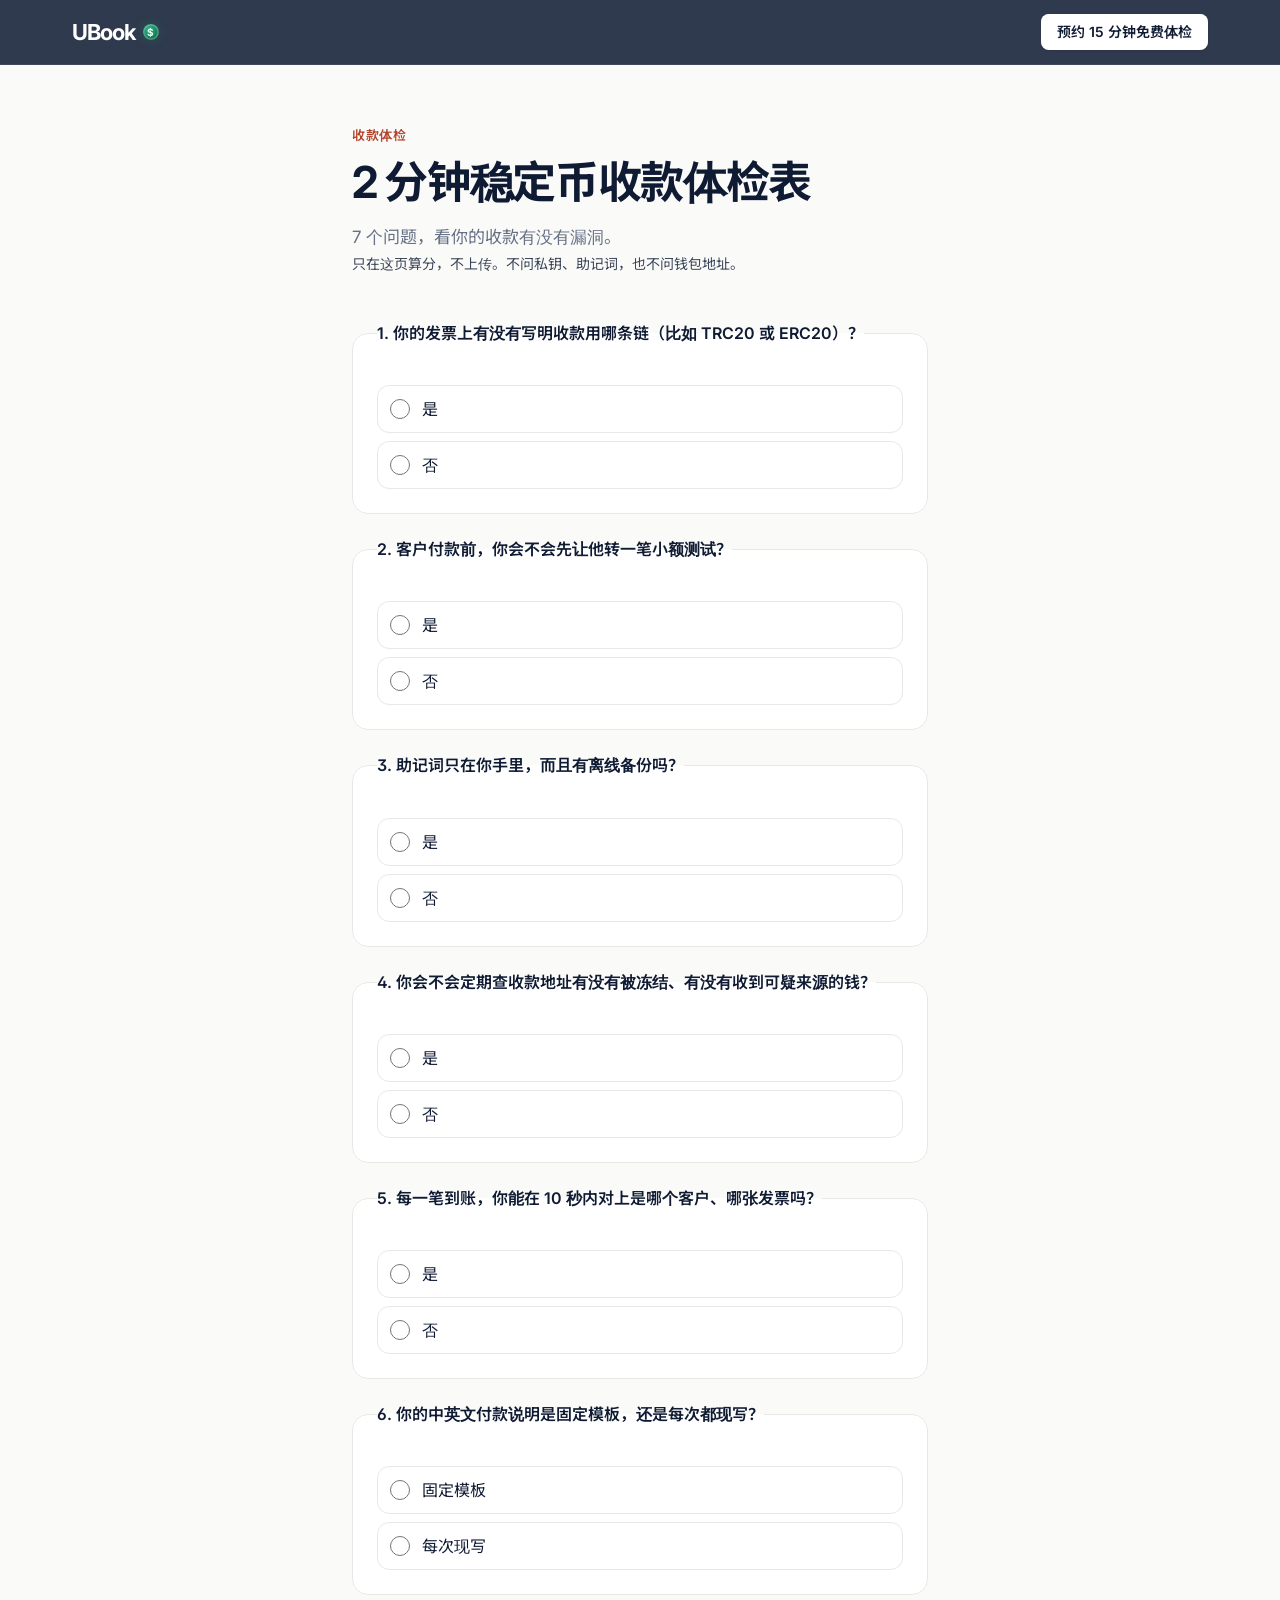
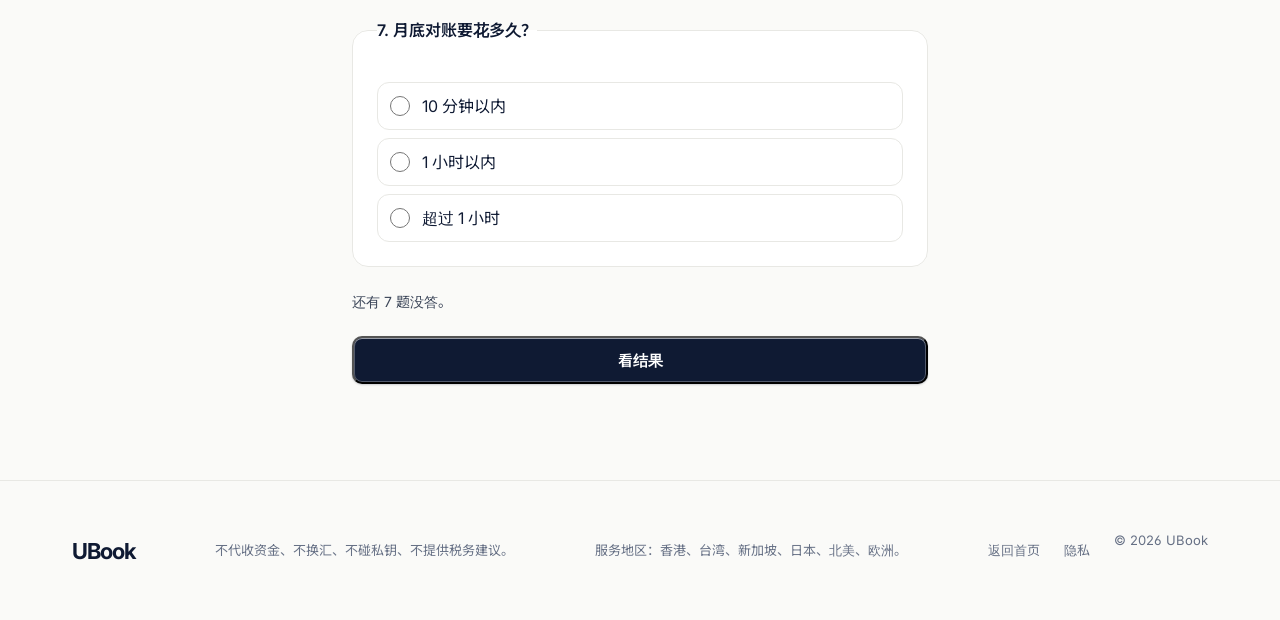
==== commit 617ede63: "Tighten the mobile hero and fix the checkup results. Say the wallet is yours, keep the dream line on" ====
--- a/checkup.html
+++ b/checkup.html
@@ -20,8 +20,13 @@
   <header>
     <div class="w">
       <a class="brand" href="index.html">UBook</a>
-      <a class="btn p sm" data-cta="BOOK_DIAGNOSIS" data-track="book" href="index.html#book"><span class="wide">预约 15 分钟免费体检</span><span class="short">预约</span></a>
+      <a class="btn p sm" data-cta="BOOK_DIAGNOSIS" data-track="book" href="index.html#book"><span class="wide">预约 15 分钟免费体检</span><span class="short">免费体检</span></a>
     </div>
+    <nav class="mnav" aria-label="页内章节">
+      <a href="index.html#how">流程</a>
+      <a href="index.html#price">价格</a>
+      <a href="index.html#faq">常见问题</a>
+    </nav>
   </header>
   <main class="quiz" id="main" tabindex="-1">
     <div class="w sheet">
@@ -45,7 +50,7 @@
           </div>
         </fieldset>
         <fieldset>
-          <legend>3. 收款钱包的私钥或助记词只有你自己有吗？有没有离线备份？</legend>
+          <legend>3. 助记词只在你手里，而且有离线备份吗？</legend>
           <div class="opts">
             <label class="opt"><input type="radio" name="q3" value="yes" required> 是</label>
             <label class="opt"><input type="radio" name="q3" value="no"> 否</label>
@@ -81,7 +86,7 @@
           </div>
         </fieldset>
         <p class="hint" id="left" aria-live="polite">还有 7 题没答。</p>
-        <button class="btn p go" id="show" type="button" disabled>看结果</button>
+        <button class="btn p go" id="show" type="button">看结果</button>
       </form>
       <section class="result" id="result" hidden aria-live="polite" tabindex="-1">
         <h2 id="band"></h2>
@@ -112,13 +117,13 @@
       var result = document.getElementById("result");
       var names = ["q1", "q2", "q3", "q4", "q5", "q6", "q7"];
       var gaps = {
-        q1: ["发票没写明链", "客户按错网络转账，钱进了另一条链，你在常用钱包里看不到。"],
-        q2: ["付款前不测小额", "第一笔就转全款，转错了要等出问题才知道。"],
-        q3: ["私钥或备份不在自己手里", "别人可能能动这笔钱，或者设备丢了没有离线备份就找不回。"],
-        q4: ["不查收款地址", "地址被冻，或收到来源说不清的钱，往往要过一阵才发现。"],
-        q5: ["到账对不上发票", "不知道是哪个客户、哪张发票，月底只能一笔笔翻。"],
-        q6: ["付款说明每次现写", "措辞每次不一样，客户更容易看错链。"],
-        q7: ["对账超过 10 分钟", "没有固定对法，月底会越对越久。"]
+        q1: ["发票没写明链", "客户按错网络转账，钱进了另一条链，你在常用钱包里看不到。", "在金额下面加一行：网络：TRC20（仅此网络）。"],
+        q2: ["付款前不测小额", "第一笔就转全款，转错了要等出问题才知道。", "先让客户转 1 USDT，你看到到账，再让他付剩下的。"],
+        q3: ["助记词不在自己手里", "别人可能能动这笔钱，或者设备丢了没有离线备份就找不回。", "把助记词抄在纸上，放在只有你能拿到的地方。不要发给别人，也不要存在手机备忘录里。"],
+        q4: ["不查收款地址", "地址被冻，或收到来源说不清的钱，往往要过一阵才发现。", "每个月看一次钱包：地址是否还能收款，有没有对不上的入账。"],
+        q5: ["到账对不上发票", "不知道是哪个客户、哪张发票，月底只能一笔笔翻。", "每张发票用一个不会重复的金额，到账后马上写下客户名和发票号。"],
+        q6: ["付款说明每次现写", "措辞每次不一样，客户更容易看错链。", "写好一份中英文付款说明，以后都发这一份，不要每次重写。"],
+        q7: ["对账超过 10 分钟", "没有固定对法，月底会越对越久。", "每笔到账当天记进表里，月底只核对，不用从头翻。"]
       };
 
       function picked() {
@@ -129,10 +134,14 @@
         return n;
       }
 
+      function clearNeed() {
+        var sets = form.querySelectorAll("fieldset");
+        for (var i = 0; i < sets.length; i++) sets[i].classList.remove("need");
+      }
+
       function refresh() {
         var n = picked();
         var rest = names.length - n;
-        show.disabled = rest !== 0;
         left.textContent = rest === 0 ? "7 题都答了，可以看结果。" : "还有 " + rest + " 题没答。";
       }
 
@@ -161,17 +170,30 @@
         return p;
       }
 
-      form.addEventListener("change", refresh);
+      form.addEventListener("change", function () {
+        clearNeed();
+        refresh();
+      });
       form.addEventListener("submit", function (e) { e.preventDefault(); });
 
       show.addEventListener("click", function () {
-        if (show.disabled) return;
+        var sets = form.querySelectorAll("fieldset");
+        for (var n = 0; n < names.length; n++) {
+          if (!form.querySelector("input[name='" + names[n] + "']:checked")) {
+            clearNeed();
+            sets[n].classList.add("need");
+            left.textContent = "第 " + (n + 1) + " 题还没答";
+            result.hidden = true;
+            sets[n].scrollIntoView({ block: "center", behavior: "instant" });
+            return;
+          }
+        }
+        clearNeed();
         var score = 0;
         var missed = [];
         for (var i = 0; i < names.length; i++) {
           var name = names[i];
           var input = form.querySelector("input[name='" + name + "']:checked");
-          if (!input) return;
           if (scoreOf(name, input.value)) score++;
           else missed.push(gaps[name]);
         }
@@ -193,11 +215,13 @@
           lead.textContent = "7 个里过了 " + score + " 个。有几处还容易出错。约 15 分钟免费体检，当天就能补上。";
           acts.appendChild(link("BOOK_DIAGNOSIS", "预约 15 分钟免费体检", true));
           acts.appendChild(bookNote());
+          acts.appendChild(link("FREE_TEMPLATE", "免费领取稳定币收款模板", false));
         } else {
           band.textContent = "风险高";
           lead.textContent = "7 个里过了 " + score + " 个。建议今天就配好，确认能收到再付钱。";
           acts.appendChild(link("BOOK_DIAGNOSIS", "预约 15 分钟免费体检", true));
           acts.appendChild(bookNote());
+          acts.appendChild(link("FREE_TEMPLATE", "免费领取稳定币收款模板", false));
         }
         missTitle.hidden = !missed.length;
         if (!missed.length) {
@@ -209,10 +233,14 @@
             var li = document.createElement("li");
             var b = document.createElement("b");
             var span = document.createElement("span");
+            var fix = document.createElement("span");
             b.textContent = missed[j][0];
             span.textContent = missed[j][1];
+            fix.className = "fix";
+            fix.textContent = missed[j][2];
             li.appendChild(b);
             li.appendChild(span);
+            li.appendChild(fix);
             list.appendChild(li);
           }
         }
--- a/assets/styles.css
+++ b/assets/styles.css
@@ -232,6 +232,10 @@
   text-decoration: none;
 }
 
+.mnav {
+  display: none;
+}
+
 .btn {
   display: inline-flex;
   align-items: center;
@@ -988,7 +992,15 @@
 }
 
 .fl a {
+  display: inline-flex;
+  align-items: center;
+  padding-block: 10px;
   text-decoration: none;
+}
+
+a[href="https://x.com/Zhoumancang"] {
+  display: inline-block;
+  padding: 12px 0;
 }
 
 #how,
@@ -1468,11 +1480,16 @@
 }
 
 .reassure {
-  margin: 8px 0 0;
-  color: #b7c2d4;
-  font-size: 13px;
+  margin: 10px 0 0;
+  color: #d5dbe7;
+  font-size: 14px;
   font-weight: 400;
   line-height: 1.45;
+}
+
+.reassure .okmark {
+  color: #3dbe86;
+  font-weight: 700;
 }
 
 .nudge {
@@ -1484,6 +1501,23 @@
 
 #book .textlink {
   margin-top: 10px;
+}
+
+#book .hero-links {
+  display: flex;
+  flex-wrap: wrap;
+  align-items: center;
+  gap: 0 16px;
+  margin-top: 2px;
+}
+
+#book .hero-links .textlink,
+#book .hero-links .checkin {
+  margin-top: 0;
+  color: #fff;
+  font-size: 15px;
+  font-weight: 700;
+  min-height: 44px;
 }
 
 .checkin {
@@ -2127,14 +2161,51 @@
 @media (max-width: 959px) {
   .btn .wide { display: none; }
   .btn .short { display: inline; }
+  header .btn.sm {
+    height: 44px;
+    min-height: 44px;
+    padding: 0 14px;
+  }
+  header .w {
+    height: 52px;
+  }
+  .mnav {
+    display: flex;
+    border-top: 1px solid rgba(255, 255, 255, 0.08);
+  }
+  .mnav a {
+    flex: 1;
+    display: flex;
+    align-items: center;
+    justify-content: center;
+    min-height: 44px;
+    padding: 0 8px;
+    color: #c9d0de;
+    font-size: 14px;
+    font-weight: 600;
+    text-decoration: none;
+  }
   .hero {
+    padding-top: 24px;
     padding-bottom: 12px;
   }
+  .locbar {
+    margin-bottom: 10px;
+  }
+  .hero .lead {
+    margin-top: 8px;
+  }
+  .hero .dream {
+    margin-top: 6px;
+  }
+  .hero .cta {
+    margin-top: 12px;
+  }
   .vis {
-    margin-top: 8px;
-    transform: scale(0.92);
+    margin-top: 12px;
+    transform: scale(0.69);
     transform-origin: top center;
-    margin-bottom: -28px;
+    margin-bottom: -180px;
   }
   footer .w.guide {
     margin-bottom: 28px;
@@ -2348,11 +2419,6 @@
 
 @media (max-width: 959px) {
   body.has-dock { padding-bottom: 84px; }
-  .hero { padding-top: 20px; }
-  .vis {
-    transform: scale(0.8);
-    margin-bottom: -64px;
-  }
   .join { margin: -14px 18px 12px auto; }
   .vis .rec { margin-top: 8px; }
   .hero {
@@ -2467,8 +2533,9 @@
 
 .quiz .hint {
   margin: 0;
-  color: var(--mut);
+  color: #3b4558;
   font-size: 14px;
+  line-height: 1.5;
 }
 
 .quiz [hidden] {
@@ -2485,6 +2552,10 @@
 
 .quiz .result h2 {
   font-size: 32px;
+}
+
+.quiz #miss-title {
+  margin-top: 14px;
 }
 
 .quiz .acts {
@@ -2506,9 +2577,20 @@
 
 .quiz .fineprint {
   margin: 0;
-  color: var(--mut);
-  font-size: 13px;
+  color: var(--ink2);
+  font-size: 14px;
   line-height: 1.5;
+}
+
+.quiz fieldset.need {
+  outline: 2px solid #b4432b;
+  outline-offset: 2px;
+}
+
+.quiz .misses .fix {
+  display: block;
+  margin-top: 4px;
+  color: var(--ink);
 }
 
 .quiz .misses {
